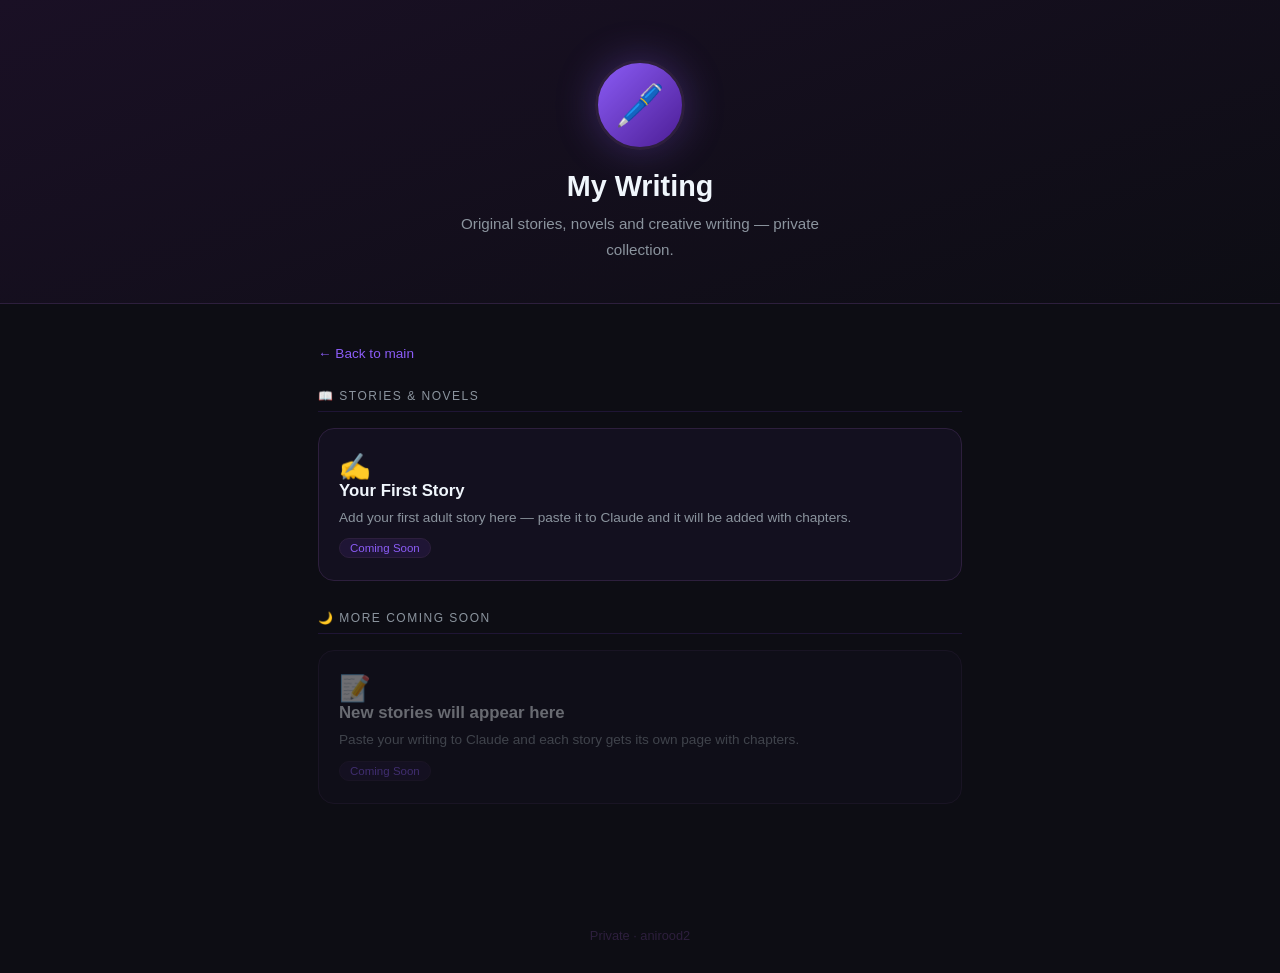
==== index.html @ 2f602b06 "Create index.html for writing portfolio Initial HTML structure for personal writing site." ====
<!DOCTYPE html>

<html lang="en">
<head>
<meta charset="UTF-8">
<meta name="viewport" content="width=device-width, initial-scale=1.0">
<title>My Writing — anirood2</title>
<style>
  * { box-sizing: border-box; margin: 0; padding: 0; }
  body { font-family: -apple-system, BlinkMacSystemFont, 'Segoe UI', sans-serif; background: #0d0d14; color: #e6edf3; min-height: 100vh; }
  header { background: linear-gradient(160deg, #1a1025, #0d0d14); padding: 60px 24px 40px; text-align: center; border-bottom: 1px solid #2d1f3d; }
  .avatar { width: 90px; height: 90px; border-radius: 50%; background: linear-gradient(135deg, #8b5cf6, #4c1d95); display: flex; align-items: center; justify-content: center; font-size: 2.5em; margin: 0 auto 20px; border: 3px solid #2d1f3d; box-shadow: 0 0 40px rgba(139,92,246,0.3); }
  header h1 { font-size: 1.8em; font-weight: 800; color: #f0f6fc; margin-bottom: 8px; }
  header p { color: #8b949e; font-size: 0.95em; max-width: 380px; margin: 0 auto; line-height: 1.7; }
  .container { max-width: 680px; margin: 0 auto; padding: 40px 18px 80px; }
  .section-title { font-size: 0.75em; text-transform: uppercase; letter-spacing: 1.5px; color: #8b949e; margin-bottom: 16px; padding-bottom: 8px; border-bottom: 1px solid #1f1535; }
  .story-card { background: #13101f; border: 1px solid #2d1f3d; border-radius: 16px; padding: 22px 20px; margin-bottom: 14px; text-decoration: none; color: inherit; display: block; transition: border-color 0.2s, transform 0.15s; -webkit-tap-highlight-color: transparent; }
  .story-card:active { transform: scale(0.98); border-color: #8b5cf6; }
  .card-top { display: flex; align-items: flex-start; justify-content: space-between; gap: 12px; }
  .card-icon { font-size: 1.6em; flex-shrink: 0; }
  .card-arrow { color: #8b5cf6; font-size: 1.3em; flex-shrink: 0; }
  .card-text h2 { font-size: 1.05em; color: #f0f6fc; margin-bottom: 5px; flex: 1; }
  .card-text p { font-size: 0.85em; color: #8b949e; line-height: 1.6; margin-top: 6px; }
  .tag { display: inline-block; background: #1f1535; border: 1px solid #2d1f3d; color: #8b5cf6; font-size: 0.72em; padding: 3px 10px; border-radius: 20px; margin-top: 10px; }
  .chapters { margin-top: 14px; border-top: 1px solid #1f1535; padding-top: 14px; }
  .chapter-link { display: flex; align-items: center; justify-content: space-between; padding: 10px 0; border-bottom: 1px solid #1a1025; text-decoration: none; color: #8b949e; font-size: 0.88em; transition: color 0.2s; }
  .chapter-link:last-child { border-bottom: none; }
  .chapter-link:hover { color: #8b5cf6; }
  .chapter-num { color: #4c1d95; font-size: 0.8em; margin-right: 8px; }
  .coming-soon { opacity: 0.4; }
  .back-link { display: inline-flex; align-items: center; gap: 6px; color: #8b5cf6; text-decoration: none; font-size: 0.85em; margin-bottom: 28px; }
  footer { text-align: center; padding: 30px; font-size: 0.8em; color: #2d1f3d; }
</style>
</head>
<body>

<header>
  <div class="avatar">🖊️</div>
  <h1>My Writing</h1>
  <p>Original stories, novels and creative writing — private collection.</p>
</header>

<div class="container">
  <a class="back-link" href="https://anirood2.github.io">← Back to main</a>

  <div class="section-title">📖 Stories &amp; Novels</div>

  <div class="story-card">
    <div class="card-top">
      <span class="card-icon">✍️</span>
    </div>
    <div class="card-text">
      <h2>Your First Story</h2>
      <p>Add your first adult story here — paste it to Claude and it will be added with chapters.</p>
      <span class="tag">Coming Soon</span>
    </div>
  </div>

  <div class="section-title" style="margin-top: 30px;">🌙 More Coming Soon</div>
  <div class="story-card coming-soon">
    <div class="card-top"><span class="card-icon">📝</span></div>
    <div class="card-text">
      <h2>New stories will appear here</h2>
      <p>Paste your writing to Claude and each story gets its own page with chapters.</p>
      <span class="tag">Coming Soon</span>
    </div>
  </div>

</div>

<footer>Private · anirood2</footer>

</body>
</html>
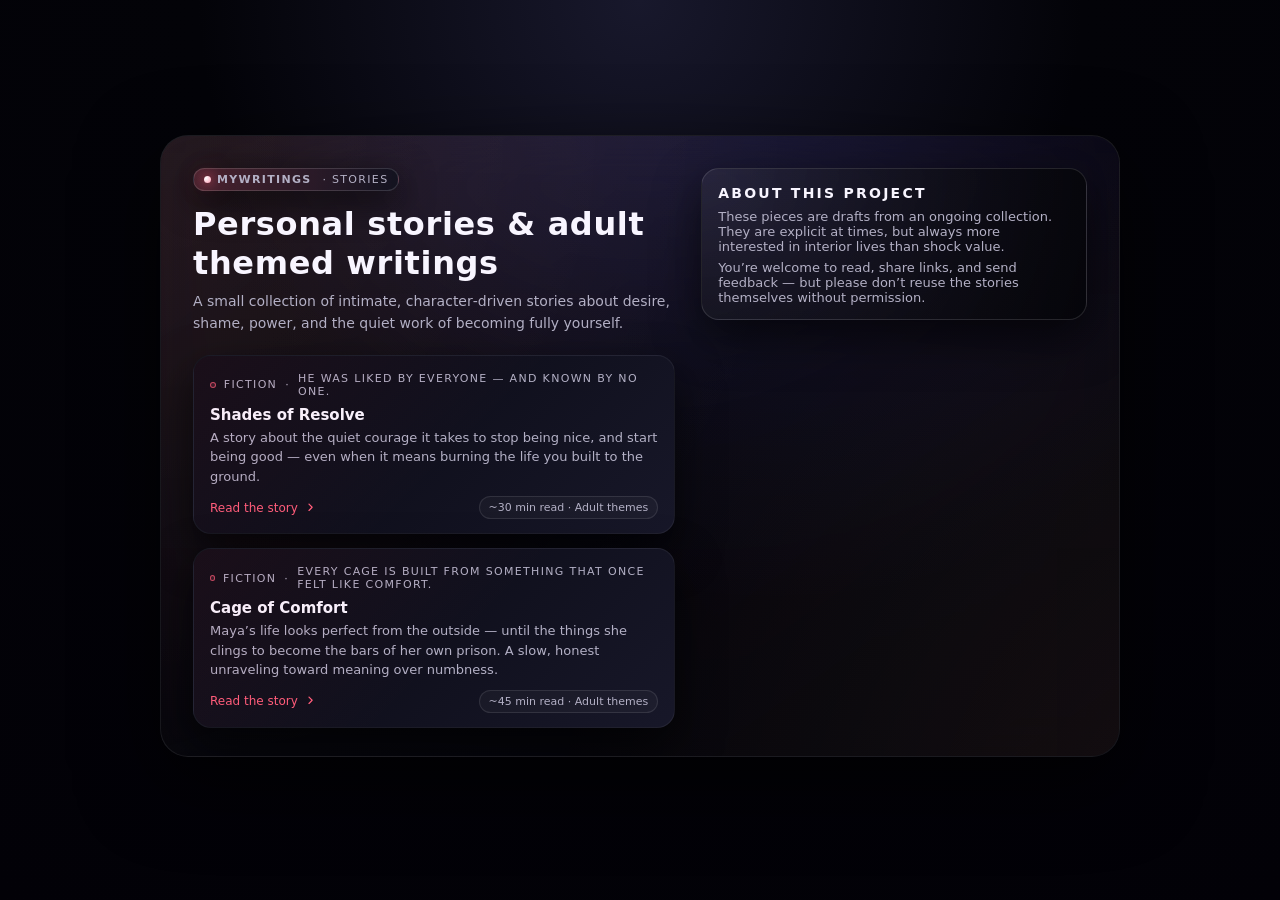
==== commit 678d0e2d: "Create index.html" ====
--- a/index.html
+++ b/index.html
@@ -1,74 +1,355 @@
 <!DOCTYPE html>
-
 <html lang="en">
 <head>
-<meta charset="UTF-8">
-<meta name="viewport" content="width=device-width, initial-scale=1.0">
-<title>My Writing — anirood2</title>
-<style>
-  * { box-sizing: border-box; margin: 0; padding: 0; }
-  body { font-family: -apple-system, BlinkMacSystemFont, 'Segoe UI', sans-serif; background: #0d0d14; color: #e6edf3; min-height: 100vh; }
-  header { background: linear-gradient(160deg, #1a1025, #0d0d14); padding: 60px 24px 40px; text-align: center; border-bottom: 1px solid #2d1f3d; }
-  .avatar { width: 90px; height: 90px; border-radius: 50%; background: linear-gradient(135deg, #8b5cf6, #4c1d95); display: flex; align-items: center; justify-content: center; font-size: 2.5em; margin: 0 auto 20px; border: 3px solid #2d1f3d; box-shadow: 0 0 40px rgba(139,92,246,0.3); }
-  header h1 { font-size: 1.8em; font-weight: 800; color: #f0f6fc; margin-bottom: 8px; }
-  header p { color: #8b949e; font-size: 0.95em; max-width: 380px; margin: 0 auto; line-height: 1.7; }
-  .container { max-width: 680px; margin: 0 auto; padding: 40px 18px 80px; }
-  .section-title { font-size: 0.75em; text-transform: uppercase; letter-spacing: 1.5px; color: #8b949e; margin-bottom: 16px; padding-bottom: 8px; border-bottom: 1px solid #1f1535; }
-  .story-card { background: #13101f; border: 1px solid #2d1f3d; border-radius: 16px; padding: 22px 20px; margin-bottom: 14px; text-decoration: none; color: inherit; display: block; transition: border-color 0.2s, transform 0.15s; -webkit-tap-highlight-color: transparent; }
-  .story-card:active { transform: scale(0.98); border-color: #8b5cf6; }
-  .card-top { display: flex; align-items: flex-start; justify-content: space-between; gap: 12px; }
-  .card-icon { font-size: 1.6em; flex-shrink: 0; }
-  .card-arrow { color: #8b5cf6; font-size: 1.3em; flex-shrink: 0; }
-  .card-text h2 { font-size: 1.05em; color: #f0f6fc; margin-bottom: 5px; flex: 1; }
-  .card-text p { font-size: 0.85em; color: #8b949e; line-height: 1.6; margin-top: 6px; }
-  .tag { display: inline-block; background: #1f1535; border: 1px solid #2d1f3d; color: #8b5cf6; font-size: 0.72em; padding: 3px 10px; border-radius: 20px; margin-top: 10px; }
-  .chapters { margin-top: 14px; border-top: 1px solid #1f1535; padding-top: 14px; }
-  .chapter-link { display: flex; align-items: center; justify-content: space-between; padding: 10px 0; border-bottom: 1px solid #1a1025; text-decoration: none; color: #8b949e; font-size: 0.88em; transition: color 0.2s; }
-  .chapter-link:last-child { border-bottom: none; }
-  .chapter-link:hover { color: #8b5cf6; }
-  .chapter-num { color: #4c1d95; font-size: 0.8em; margin-right: 8px; }
-  .coming-soon { opacity: 0.4; }
-  .back-link { display: inline-flex; align-items: center; gap: 6px; color: #8b5cf6; text-decoration: none; font-size: 0.85em; margin-bottom: 28px; }
-  footer { text-align: center; padding: 30px; font-size: 0.8em; color: #2d1f3d; }
-</style>
+  <meta charset="UTF-8">
+  <title>mywritings – Personal stories & adult themed writings</title>
+  <meta name="viewport" content="width=device-width, initial-scale=1">
+
+  <!-- Shared styles: move into styles.css later if you prefer -->
+  <style>
+    :root {
+      --bg: #050509;
+      --bg-card: #101018;
+      --accent: #ff5c7a;
+      --accent-soft: rgba(255, 92, 122, 0.15);
+      --text-main: #f8f5ff;
+      --text-muted: #b3b0c5;
+      --border-subtle: rgba(255, 255, 255, 0.06);
+      --radius-lg: 18px;
+      --radius-xl: 28px;
+      --shadow-soft: 0 24px 80px rgba(0, 0, 0, 0.72);
+      --shadow-card: 0 18px 45px rgba(0, 0, 0, 0.6);
+    }
+
+    * {
+      box-sizing: border-box;
+      margin: 0;
+      padding: 0;
+    }
+
+    body {
+      min-height: 100vh;
+      background: radial-gradient(circle at top, #18182c 0, #030308 40%, #020107 100%);
+      color: var(--text-main);
+      font-family: system-ui, -apple-system, BlinkMacSystemFont, "SF Pro Text",
+                   "Helvetica Neue", Arial, sans-serif;
+      -webkit-font-smoothing: antialiased;
+      padding: 32px 16px 40px;
+      display: flex;
+      align-items: center;
+      justify-content: center;
+    }
+
+    .page {
+      width: 100%;
+      max-width: 960px;
+      background: linear-gradient(145deg, rgba(255,255,255,0.04), rgba(3,3,10,0.9));
+      border-radius: var(--radius-xl);
+      border: 1px solid rgba(255, 255, 255, 0.08);
+      box-shadow: var(--shadow-soft);
+      padding: 28px 22px;
+      backdrop-filter: blur(28px);
+      position: relative;
+      overflow: hidden;
+    }
+
+    @media (min-width: 720px) {
+      .page {
+        padding: 32px 32px 28px;
+      }
+    }
+
+    .page::before {
+      content: "";
+      position: absolute;
+      inset: -20%;
+      background:
+        radial-gradient(circle at 0% 0%, rgba(255,92,122,0.12) 0, transparent 50%),
+        radial-gradient(circle at 60% 0%, rgba(113,85,255,0.14) 0, transparent 50%),
+        radial-gradient(circle at 100% 100%, rgba(255,175,120,0.1) 0, transparent 50%);
+      opacity: 0.9;
+      pointer-events: none;
+      z-index: -2;
+    }
+
+    .page::after {
+      content: "";
+      position: absolute;
+      inset: 0;
+      background: radial-gradient(circle at 0 0, rgba(255,255,255,0.06), transparent 60%);
+      mix-blend-mode: soft-light;
+      opacity: 0.6;
+      pointer-events: none;
+      z-index: -1;
+    }
+
+    .layout {
+      display: grid;
+      gap: 24px;
+    }
+
+    @media (min-width: 880px) {
+      .layout {
+        grid-template-columns: minmax(0, 5fr) minmax(0, 4fr);
+        gap: 26px;
+        align-items: flex-start;
+      }
+    }
+
+    header {
+      margin-bottom: 16px;
+    }
+
+    .tag {
+      display: inline-flex;
+      align-items: center;
+      gap: 6px;
+      padding: 4px 10px;
+      border-radius: 999px;
+      background: radial-gradient(circle at 0 0, rgba(255,92,122,0.18), rgba(19,19,32,0.96));
+      border: 1px solid rgba(255,255,255,0.14);
+      box-shadow: 0 10px 35px rgba(0,0,0,0.7);
+      font-size: 11px;
+      text-transform: uppercase;
+      letter-spacing: 0.12em;
+      color: var(--text-muted);
+      margin-bottom: 14px;
+    }
+
+    .tag span {
+      width: 7px;
+      height: 7px;
+      border-radius: 999px;
+      background: radial-gradient(circle at 30% 30%, #fff, #ff9cb3);
+      box-shadow:
+        0 0 12px rgba(255,92,122,0.9),
+        0 0 24px rgba(255,92,122,0.7);
+    }
+
+    h1 {
+      font-size: 28px;
+      line-height: 1.2;
+      letter-spacing: 0.02em;
+      margin-bottom: 8px;
+    }
+
+    @media (min-width: 720px) {
+      h1 {
+        font-size: 32px;
+      }
+    }
+
+    .subtitle {
+      font-size: 14px;
+      line-height: 1.6;
+      color: var(--text-muted);
+      max-width: 520px;
+    }
+
+    .story-list {
+      display: grid;
+      gap: 14px;
+      margin-top: 20px;
+    }
+
+    .story-card {
+      padding: 16px 16px 14px;
+      border-radius: var(--radius-lg);
+      background: linear-gradient(135deg, rgba(9,9,18,0.98), rgba(24,24,42,0.97));
+      border: 1px solid var(--border-subtle);
+      box-shadow: var(--shadow-card);
+      position: relative;
+      overflow: hidden;
+    }
+
+    .story-card::before {
+      content: "";
+      position: absolute;
+      inset: 0;
+      background: linear-gradient(135deg, rgba(255,92,122,0.08), transparent 55%);
+      opacity: 0.9;
+      pointer-events: none;
+    }
+
+    .story-meta {
+      display: flex;
+      align-items: center;
+      gap: 8px;
+      font-size: 11px;
+      color: var(--text-muted);
+      text-transform: uppercase;
+      letter-spacing: 0.12em;
+      margin-bottom: 8px;
+    }
+
+    .story-meta-dot {
+      width: 6px;
+      height: 6px;
+      border-radius: 999px;
+      background: var(--accent-soft);
+      border: 1px solid rgba(255,92,122,0.7);
+    }
+
+    .story-title {
+      font-size: 15px;
+      font-weight: 600;
+      margin-bottom: 4px;
+    }
+
+    .story-desc {
+      font-size: 13px;
+      line-height: 1.5;
+      color: var(--text-muted);
+      margin-bottom: 10px;
+    }
+
+    .story-footer {
+      display: flex;
+      align-items: center;
+      justify-content: space-between;
+      gap: 10px;
+      font-size: 12px;
+    }
+
+    .story-link {
+      display: inline-flex;
+      align-items: center;
+      gap: 6px;
+      color: var(--accent);
+      text-decoration: none;
+      font-weight: 500;
+    }
+
+    .story-link svg {
+      width: 14px;
+      height: 14px;
+    }
+
+    .story-meta-pill {
+      padding: 4px 9px;
+      border-radius: 999px;
+      font-size: 11px;
+      color: var(--text-muted);
+      background: rgba(255,255,255,0.03);
+      border: 1px solid rgba(255,255,255,0.1);
+    }
+
+    .side-panel {
+      padding: 16px 16px 14px;
+      border-radius: var(--radius-lg);
+      background: radial-gradient(circle at 0 0, rgba(255,255,255,0.06), rgba(5,5,10,0.96));
+      border: 1px solid rgba(255,255,255,0.12);
+      box-shadow: var(--shadow-card);
+      font-size: 13px;
+      color: var(--text-muted);
+    }
+
+    .side-panel h2 {
+      font-size: 14px;
+      margin-bottom: 8px;
+      text-transform: uppercase;
+      letter-spacing: 0.16em;
+      color: var(--text-main);
+    }
+
+    .side-panel p + p {
+      margin-top: 6px;
+    }
+  </style>
 </head>
 <body>
-
-<header>
-  <div class="avatar">🖊️</div>
-  <h1>My Writing</h1>
-  <p>Original stories, novels and creative writing — private collection.</p>
-</header>
-
-<div class="container">
-  <a class="back-link" href="https://anirood2.github.io">← Back to main</a>
-
-  <div class="section-title">📖 Stories &amp; Novels</div>
-
-  <div class="story-card">
-    <div class="card-top">
-      <span class="card-icon">✍️</span>
+  <main class="page">
+    <div class="layout">
+      <section>
+        <header>
+          <div class="tag">
+            <span></span>
+            <strong>mywritings</strong>&nbsp;·&nbsp;Stories
+          </div>
+          <h1>Personal stories & adult themed writings</h1>
+          <p class="subtitle">
+            A small collection of intimate, character‑driven stories about desire,
+            shame, power, and the quiet work of becoming fully yourself.
+          </p>
+        </header>
+
+        <div class="story-list">
+
+          <!-- Story 1 -->
+          <article class="story-card">
+            <div class="story-meta">
+              <div class="story-meta-dot"></div>
+              <span>Fiction</span>
+              <span>·</span>
+              <span>He was liked by everyone — and known by no one.</span>
+            </div>
+            <h3 class="story-title">Shades of Resolve</h3>
+            <p class="story-desc">
+              A story about the quiet courage it takes to stop being nice, and start
+              being good — even when it means burning the life you built to the ground.
+            </p>
+            <div class="story-footer">
+              <a class="story-link" href="shades-of-resolve.html">
+                Read the story
+                <svg viewBox="0 0 16 16" aria-hidden="true">
+                  <path fill="currentColor"
+                    d="M5.2 3.1c-.3.3-.3.7 0 1l3.1 3.1-3.1 3.1c-.3.3-.3.7 0 1 .3.3.7.3 1 0l3.6-3.6c.3-.3.3-.7 0-1L6.2 3.1c-.3-.3-.7-.3-1 0z" />
+                </svg>
+              </a>
+              <span class="story-meta-pill">~30 min read · Adult themes</span>
+            </div>
+          </article>
+
+          <!-- Story 2 -->
+          <article class="story-card">
+            <div class="story-meta">
+              <div class="story-meta-dot"></div>
+              <span>Fiction</span>
+              <span>·</span>
+              <span>Every cage is built from something that once felt like comfort.</span>
+            </div>
+            <h3 class="story-title">Cage of Comfort</h3>
+            <p class="story-desc">
+              Maya’s life looks perfect from the outside — until the things she clings
+              to become the bars of her own prison. A slow, honest unraveling toward
+              meaning over numbness.
+            </p>
+            <div class="story-footer">
+              <a class="story-link" href="cage-of-comfort.html">
+                Read the story
+                <svg viewBox="0 0 16 16" aria-hidden="true">
+                  <path fill="currentColor"
+                    d="M5.2 3.1c-.3.3-.3.7 0 1l3.1 3.1-3.1 3.1c-.3.3-.3.7 0 1 .3.3.7.3 1 0l3.6-3.6c.3-.3.3-.7 0-1L6.2 3.1c-.3-.3-.7-.3-1 0z" />
+                </svg>
+              </a>
+              <span class="story-meta-pill">~45 min read · Adult themes</span>
+            </div>
+          </article>
+
+          <!-- Add new stories here -->
+          <!--
+          <article class="story-card">
+            ...
+            <a class="story-link" href="new-story.html">Read the story …</a>
+            ...
+          </article>
+          -->
+
+        </div>
+      </section>
+
+      <aside class="side-panel">
+        <h2>About this project</h2>
+        <p>
+          These pieces are drafts from an ongoing collection. They are explicit at
+          times, but always more interested in interior lives than shock value.
+        </p>
+        <p>
+          You’re welcome to read, share links, and send feedback — but please don’t
+          reuse the stories themselves without permission.
+        </p>
+      </aside>
     </div>
-    <div class="card-text">
-      <h2>Your First Story</h2>
-      <p>Add your first adult story here — paste it to Claude and it will be added with chapters.</p>
-      <span class="tag">Coming Soon</span>
-    </div>
-  </div>
-
-  <div class="section-title" style="margin-top: 30px;">🌙 More Coming Soon</div>
-  <div class="story-card coming-soon">
-    <div class="card-top"><span class="card-icon">📝</span></div>
-    <div class="card-text">
-      <h2>New stories will appear here</h2>
-      <p>Paste your writing to Claude and each story gets its own page with chapters.</p>
-      <span class="tag">Coming Soon</span>
-    </div>
-  </div>
-
-</div>
-
-<footer>Private · anirood2</footer>
-
+  </main>
 </body>
 </html>
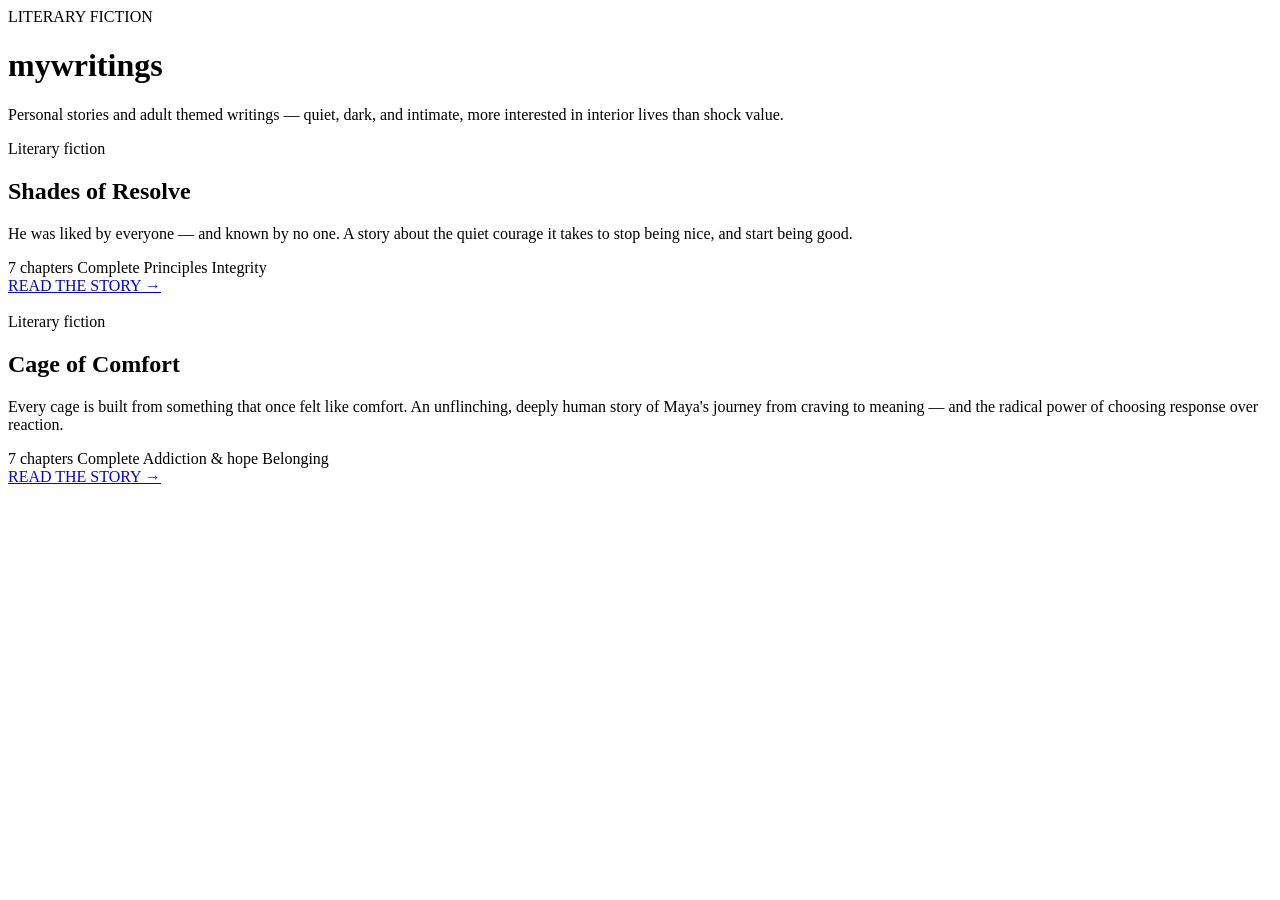
==== commit 078776c4: "Update index.html" ====
--- a/index.html
+++ b/index.html
@@ -2,354 +2,114 @@
 <html lang="en">
 <head>
   <meta charset="UTF-8">
-  <title>mywritings – Personal stories & adult themed writings</title>
+  <title>mywritings – Shades of Resolve & Cage of Comfort</title>
   <meta name="viewport" content="width=device-width, initial-scale=1">
 
-  <!-- Shared styles: move into styles.css later if you prefer -->
-  <style>
-    :root {
-      --bg: #050509;
-      --bg-card: #101018;
-      --accent: #ff5c7a;
-      --accent-soft: rgba(255, 92, 122, 0.15);
-      --text-main: #f8f5ff;
-      --text-muted: #b3b0c5;
-      --border-subtle: rgba(255, 255, 255, 0.06);
-      --radius-lg: 18px;
-      --radius-xl: 28px;
-      --shadow-soft: 0 24px 80px rgba(0, 0, 0, 0.72);
-      --shadow-card: 0 18px 45px rgba(0, 0, 0, 0.6);
-    }
+  <!-- All the dark theme styling lives in styles.css -->
+  <link rel="stylesheet" href="styles.css">
+</head>
+<body class="page-body">
+  <main class="page">
+    <header class="page-header">
+      <div class="brand-tag">
+        <span class="brand-dot"></span>
+        <span class="brand-label">LITERARY FICTION</span>
+      </div>
+      <h1 class="page-title">mywritings</h1>
+      <p class="page-subtitle">
+        Personal stories and adult themed writings — quiet, dark, and intimate,
+        more interested in interior lives than shock value.
+      </p>
+    </header>
 
-    * {
-      box-sizing: border-box;
-      margin: 0;
-      padding: 0;
-    }
+    <section class="stories">
 
-    body {
-      min-height: 100vh;
-      background: radial-gradient(circle at top, #18182c 0, #030308 40%, #020107 100%);
-      color: var(--text-main);
-      font-family: system-ui, -apple-system, BlinkMacSystemFont, "SF Pro Text",
-                   "Helvetica Neue", Arial, sans-serif;
-      -webkit-font-smoothing: antialiased;
-      padding: 32px 16px 40px;
-      display: flex;
-      align-items: center;
-      justify-content: center;
-    }
+      <!-- Shades of Resolve card -->
+      <article class="story-card story-resolve">
+        <div class="story-overlay"></div>
 
-    .page {
-      width: 100%;
-      max-width: 960px;
-      background: linear-gradient(145deg, rgba(255,255,255,0.04), rgba(3,3,10,0.9));
-      border-radius: var(--radius-xl);
-      border: 1px solid rgba(255, 255, 255, 0.08);
-      box-shadow: var(--shadow-soft);
-      padding: 28px 22px;
-      backdrop-filter: blur(28px);
-      position: relative;
-      overflow: hidden;
-    }
+        <div class="story-header">
+          <span class="story-genre">Literary fiction</span>
+          <h2 class="story-title">Shades of Resolve</h2>
+          <p class="story-tagline">
+            He was liked by everyone — and known by no one. A story about the quiet
+            courage it takes to stop being nice, and start being good.
+          </p>
+        </div>
 
-    @media (min-width: 720px) {
-      .page {
-        padding: 32px 32px 28px;
-      }
-    }
+        <div class="story-meta-row">
+          <span class="story-pill">7 chapters</span>
+          <span class="story-pill">Complete</span>
+          <span class="story-pill">Principles</span>
+          <span class="story-pill">Integrity</span>
+        </div>
 
-    .page::before {
-      content: "";
-      position: absolute;
-      inset: -20%;
-      background:
-        radial-gradient(circle at 0% 0%, rgba(255,92,122,0.12) 0, transparent 50%),
-        radial-gradient(circle at 60% 0%, rgba(113,85,255,0.14) 0, transparent 50%),
-        radial-gradient(circle at 100% 100%, rgba(255,175,120,0.1) 0, transparent 50%);
-      opacity: 0.9;
-      pointer-events: none;
-      z-index: -2;
-    }
+        <footer class="story-footer">
+          <a class="story-link" href="shades-of-resolve.html">
+            READ THE STORY →
+          </a>
+        </footer>
 
-    .page::after {
-      content: "";
-      position: absolute;
-      inset: 0;
-      background: radial-gradient(circle at 0 0, rgba(255,255,255,0.06), transparent 60%);
-      mix-blend-mode: soft-light;
-      opacity: 0.6;
-      pointer-events: none;
-      z-index: -1;
-    }
+        <!-- Chapter image strip (use your real image filenames) -->
+        <div class="story-strip">
+          <img src="images/resolve-1.jpg" alt="" class="story-strip-img">
+          <img src="images/resolve-2.jpg" alt="" class="story-strip-img">
+          <img src="images/resolve-3.jpg" alt="" class="story-strip-img">
+          <img src="images/resolve-4.jpg" alt="" class="story-strip-img">
+          <img src="images/resolve-5.jpg" alt="" class="story-strip-img">
+        </div>
+      </article>
 
-    .layout {
-      display: grid;
-      gap: 24px;
-    }
+      <!-- Cage of Comfort card -->
+      <article class="story-card story-cage">
+        <div class="story-overlay"></div>
 
-    @media (min-width: 880px) {
-      .layout {
-        grid-template-columns: minmax(0, 5fr) minmax(0, 4fr);
-        gap: 26px;
-        align-items: flex-start;
-      }
-    }
+        <div class="story-header">
+          <span class="story-genre">Literary fiction</span>
+          <h2 class="story-title">Cage of Comfort</h2>
+          <p class="story-tagline">
+            Every cage is built from something that once felt like comfort.
+            An unflinching, deeply human story of Maya's journey from craving
+            to meaning — and the radical power of choosing response over reaction.
+          </p>
+        </div>
 
-    header {
-      margin-bottom: 16px;
-    }
+        <div class="story-meta-row">
+          <span class="story-pill">7 chapters</span>
+          <span class="story-pill">Complete</span>
+          <span class="story-pill">Addiction &amp; hope</span>
+          <span class="story-pill">Belonging</span>
+        </div>
 
-    .tag {
-      display: inline-flex;
-      align-items: center;
-      gap: 6px;
-      padding: 4px 10px;
-      border-radius: 999px;
-      background: radial-gradient(circle at 0 0, rgba(255,92,122,0.18), rgba(19,19,32,0.96));
-      border: 1px solid rgba(255,255,255,0.14);
-      box-shadow: 0 10px 35px rgba(0,0,0,0.7);
-      font-size: 11px;
-      text-transform: uppercase;
-      letter-spacing: 0.12em;
-      color: var(--text-muted);
-      margin-bottom: 14px;
-    }
+        <footer class="story-footer">
+          <a class="story-link" href="cage-of-comfort.html">
+            READ THE STORY →
+          </a>
+        </footer>
 
-    .tag span {
-      width: 7px;
-      height: 7px;
-      border-radius: 999px;
-      background: radial-gradient(circle at 30% 30%, #fff, #ff9cb3);
-      box-shadow:
-        0 0 12px rgba(255,92,122,0.9),
-        0 0 24px rgba(255,92,122,0.7);
-    }
+        <!-- Chapter image strip (use your real image filenames) -->
+        <div class="story-strip">
+          <img src="images/cage-1.jpg" alt="" class="story-strip-img">
+          <img src="images/cage-2.jpg" alt="" class="story-strip-img">
+          <img src="images/cage-3.jpg" alt="" class="story-strip-img">
+          <img src="images/cage-4.jpg" alt="" class="story-strip-img">
+          <img src="images/cage-5.jpg" alt="" class="story-strip-img">
+        </div>
+      </article>
 
-    h1 {
-      font-size: 28px;
-      line-height: 1.2;
-      letter-spacing: 0.02em;
-      margin-bottom: 8px;
-    }
+      <!-- Placeholder for future stories -->
+      <!--
+      <article class="story-card">
+        ...
+        <a class="story-link" href="new-story.html">READ THE STORY →</a>
+        ...
+      </article>
+      -->
 
-    @media (min-width: 720px) {
-      h1 {
-        font-size: 32px;
-      }
-    }
+    </section>
+  </main>
 
-    .subtitle {
-      font-size: 14px;
-      line-height: 1.6;
-      color: var(--text-muted);
-      max-width: 520px;
-    }
-
-    .story-list {
-      display: grid;
-      gap: 14px;
-      margin-top: 20px;
-    }
-
-    .story-card {
-      padding: 16px 16px 14px;
-      border-radius: var(--radius-lg);
-      background: linear-gradient(135deg, rgba(9,9,18,0.98), rgba(24,24,42,0.97));
-      border: 1px solid var(--border-subtle);
-      box-shadow: var(--shadow-card);
-      position: relative;
-      overflow: hidden;
-    }
-
-    .story-card::before {
-      content: "";
-      position: absolute;
-      inset: 0;
-      background: linear-gradient(135deg, rgba(255,92,122,0.08), transparent 55%);
-      opacity: 0.9;
-      pointer-events: none;
-    }
-
-    .story-meta {
-      display: flex;
-      align-items: center;
-      gap: 8px;
-      font-size: 11px;
-      color: var(--text-muted);
-      text-transform: uppercase;
-      letter-spacing: 0.12em;
-      margin-bottom: 8px;
-    }
-
-    .story-meta-dot {
-      width: 6px;
-      height: 6px;
-      border-radius: 999px;
-      background: var(--accent-soft);
-      border: 1px solid rgba(255,92,122,0.7);
-    }
-
-    .story-title {
-      font-size: 15px;
-      font-weight: 600;
-      margin-bottom: 4px;
-    }
-
-    .story-desc {
-      font-size: 13px;
-      line-height: 1.5;
-      color: var(--text-muted);
-      margin-bottom: 10px;
-    }
-
-    .story-footer {
-      display: flex;
-      align-items: center;
-      justify-content: space-between;
-      gap: 10px;
-      font-size: 12px;
-    }
-
-    .story-link {
-      display: inline-flex;
-      align-items: center;
-      gap: 6px;
-      color: var(--accent);
-      text-decoration: none;
-      font-weight: 500;
-    }
-
-    .story-link svg {
-      width: 14px;
-      height: 14px;
-    }
-
-    .story-meta-pill {
-      padding: 4px 9px;
-      border-radius: 999px;
-      font-size: 11px;
-      color: var(--text-muted);
-      background: rgba(255,255,255,0.03);
-      border: 1px solid rgba(255,255,255,0.1);
-    }
-
-    .side-panel {
-      padding: 16px 16px 14px;
-      border-radius: var(--radius-lg);
-      background: radial-gradient(circle at 0 0, rgba(255,255,255,0.06), rgba(5,5,10,0.96));
-      border: 1px solid rgba(255,255,255,0.12);
-      box-shadow: var(--shadow-card);
-      font-size: 13px;
-      color: var(--text-muted);
-    }
-
-    .side-panel h2 {
-      font-size: 14px;
-      margin-bottom: 8px;
-      text-transform: uppercase;
-      letter-spacing: 0.16em;
-      color: var(--text-main);
-    }
-
-    .side-panel p + p {
-      margin-top: 6px;
-    }
-  </style>
-</head>
-<body>
-  <main class="page">
-    <div class="layout">
-      <section>
-        <header>
-          <div class="tag">
-            <span></span>
-            <strong>mywritings</strong>&nbsp;·&nbsp;Stories
-          </div>
-          <h1>Personal stories & adult themed writings</h1>
-          <p class="subtitle">
-            A small collection of intimate, character‑driven stories about desire,
-            shame, power, and the quiet work of becoming fully yourself.
-          </p>
-        </header>
-
-        <div class="story-list">
-
-          <!-- Story 1 -->
-          <article class="story-card">
-            <div class="story-meta">
-              <div class="story-meta-dot"></div>
-              <span>Fiction</span>
-              <span>·</span>
-              <span>He was liked by everyone — and known by no one.</span>
-            </div>
-            <h3 class="story-title">Shades of Resolve</h3>
-            <p class="story-desc">
-              A story about the quiet courage it takes to stop being nice, and start
-              being good — even when it means burning the life you built to the ground.
-            </p>
-            <div class="story-footer">
-              <a class="story-link" href="shades-of-resolve.html">
-                Read the story
-                <svg viewBox="0 0 16 16" aria-hidden="true">
-                  <path fill="currentColor"
-                    d="M5.2 3.1c-.3.3-.3.7 0 1l3.1 3.1-3.1 3.1c-.3.3-.3.7 0 1 .3.3.7.3 1 0l3.6-3.6c.3-.3.3-.7 0-1L6.2 3.1c-.3-.3-.7-.3-1 0z" />
-                </svg>
-              </a>
-              <span class="story-meta-pill">~30 min read · Adult themes</span>
-            </div>
-          </article>
-
-          <!-- Story 2 -->
-          <article class="story-card">
-            <div class="story-meta">
-              <div class="story-meta-dot"></div>
-              <span>Fiction</span>
-              <span>·</span>
-              <span>Every cage is built from something that once felt like comfort.</span>
-            </div>
-            <h3 class="story-title">Cage of Comfort</h3>
-            <p class="story-desc">
-              Maya’s life looks perfect from the outside — until the things she clings
-              to become the bars of her own prison. A slow, honest unraveling toward
-              meaning over numbness.
-            </p>
-            <div class="story-footer">
-              <a class="story-link" href="cage-of-comfort.html">
-                Read the story
-                <svg viewBox="0 0 16 16" aria-hidden="true">
-                  <path fill="currentColor"
-                    d="M5.2 3.1c-.3.3-.3.7 0 1l3.1 3.1-3.1 3.1c-.3.3-.3.7 0 1 .3.3.7.3 1 0l3.6-3.6c.3-.3.3-.7 0-1L6.2 3.1c-.3-.3-.7-.3-1 0z" />
-                </svg>
-              </a>
-              <span class="story-meta-pill">~45 min read · Adult themes</span>
-            </div>
-          </article>
-
-          <!-- Add new stories here -->
-          <!--
-          <article class="story-card">
-            ...
-            <a class="story-link" href="new-story.html">Read the story …</a>
-            ...
-          </article>
-          -->
-
-        </div>
-      </section>
-
-      <aside class="side-panel">
-        <h2>About this project</h2>
-        <p>
-          These pieces are drafts from an ongoing collection. They are explicit at
-          times, but always more interested in interior lives than shock value.
-        </p>
-        <p>
-          You’re welcome to read, share links, and send feedback — but please don’t
-          reuse the stories themselves without permission.
-        </p>
-      </aside>
-    </div>
-  </main>
+  <!-- Optional JavaScript file -->
+  <script src="main.js" defer></script>
 </body>
 </html>
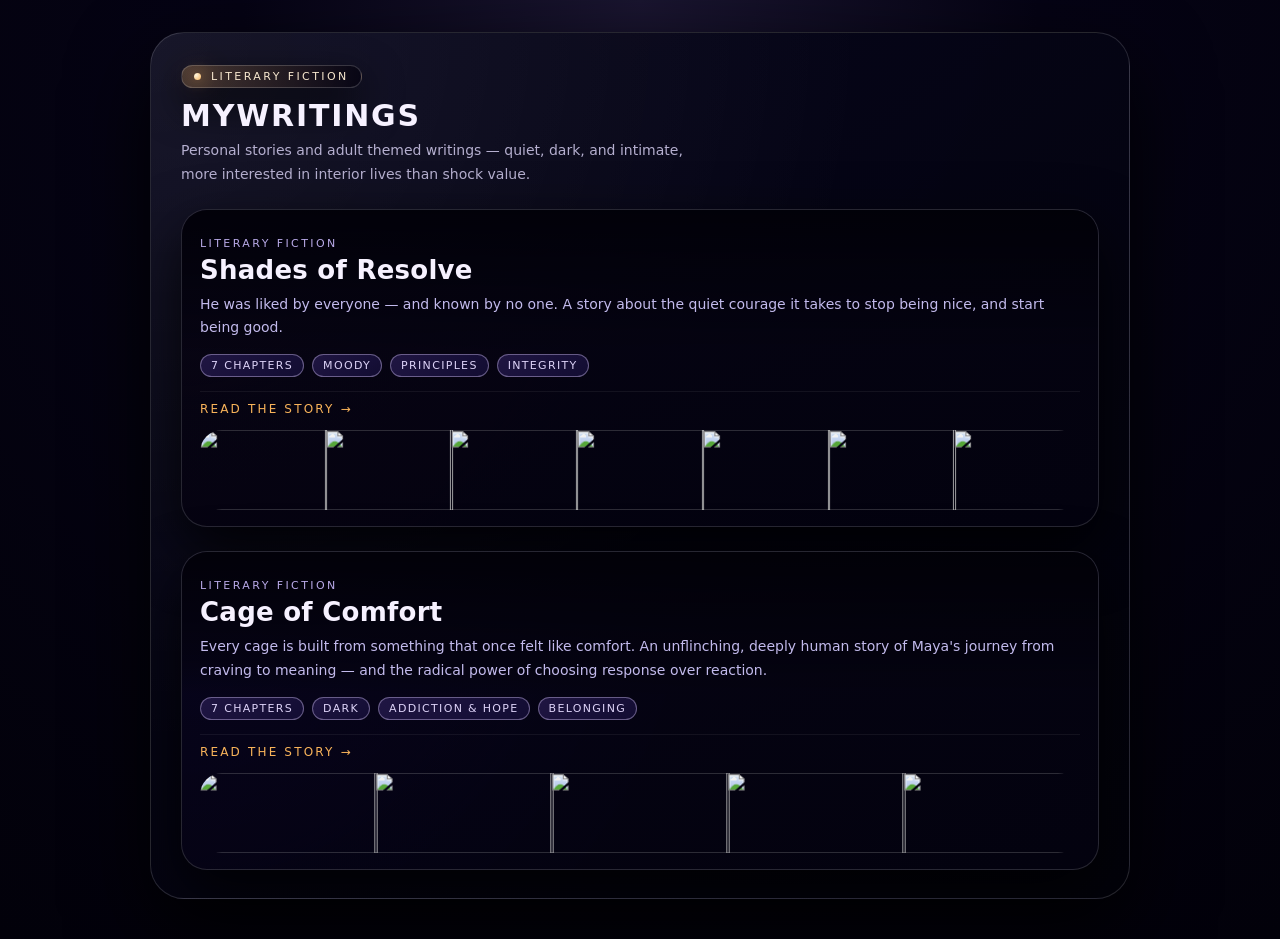
==== commit 9848dfbf: "Update index.html" ====
--- a/index.html
+++ b/index.html
@@ -39,7 +39,7 @@
 
         <div class="story-meta-row">
           <span class="story-pill">7 chapters</span>
-          <span class="story-pill">Complete</span>
+          <span class="story-pill">Moody</span>
           <span class="story-pill">Principles</span>
           <span class="story-pill">Integrity</span>
         </div>
@@ -52,11 +52,13 @@
 
         <!-- Chapter image strip (use your real image filenames) -->
         <div class="story-strip">
-          <img src="images/resolve-1.jpg" alt="" class="story-strip-img">
-          <img src="images/resolve-2.jpg" alt="" class="story-strip-img">
-          <img src="images/resolve-3.jpg" alt="" class="story-strip-img">
-          <img src="images/resolve-4.jpg" alt="" class="story-strip-img">
-          <img src="images/resolve-5.jpg" alt="" class="story-strip-img">
+          <img src="images/shades-ch1.jpg" alt="" class="story-strip-img">
+          <img src="images/shades-ch2.jpg" alt="" class="story-strip-img">
+          <img src="images/shades-ch3.jpg" alt="" class="story-strip-img">
+          <img src="images/shades-ch4.jpg" alt="" class="story-strip-img">
+          <img src="images/shades-ch5.jpg" alt="" class="story-strip-img">
+          <img src="images/shades-ch6.jpg" alt="" class="story-strip-img">
+          <img src="images/shades-ch7.jpg" alt="" class="story-strip-img">
         </div>
       </article>
 
@@ -76,7 +78,7 @@
 
         <div class="story-meta-row">
           <span class="story-pill">7 chapters</span>
-          <span class="story-pill">Complete</span>
+          <span class="story-pill">Dark</span>
           <span class="story-pill">Addiction &amp; hope</span>
           <span class="story-pill">Belonging</span>
         </div>
--- a/styles.css
+++ b/styles.css
@@ -0,0 +1,281 @@
+:root {
+  --bg: #040312;
+  --bg-card: #090819;
+  --bg-card-top: rgba(6, 4, 20, 0.98);
+  --accent-gold: #f8b35a;
+  --accent-gold-soft: rgba(248, 179, 90, 0.24);
+  --accent-purple: #c9b0ff;
+  --accent-purple-soft: rgba(201, 176, 255, 0.26);
+  --text-main: #f6f1ff;
+  --text-soft: #b5afcf;
+  --border-soft: rgba(255, 255, 255, 0.12);
+  --radius-card: 26px;
+  --radius-strip: 22px;
+  --shadow-deep: 0 32px 80px rgba(0, 0, 0, 0.9);
+  --shadow-card: 0 24px 60px rgba(0, 0, 0, 0.8);
+}
+
+*,
+*::before,
+*::after {
+  box-sizing: border-box;
+}
+
+html,
+body {
+  margin: 0;
+  padding: 0;
+}
+
+body.page-body {
+  min-height: 100vh;
+  background:
+    radial-gradient(circle at top, #1a1530 0, #050314 35%, #02010a 100%);
+  color: var(--text-main);
+  font-family: system-ui, -apple-system, BlinkMacSystemFont, "SF Pro Text",
+               "SF Pro Display", "Helvetica Neue", Arial, sans-serif;
+  -webkit-font-smoothing: antialiased;
+  display: flex;
+  align-items: center;
+  justify-content: center;
+  padding: 32px 16px 40px;
+}
+
+/* Page shell */
+
+.page {
+  width: 100%;
+  max-width: 980px;
+  border-radius: 34px;
+  background:
+    radial-gradient(circle at 0 0, rgba(255, 255, 255, 0.07), transparent 55%),
+    linear-gradient(145deg, rgba(7, 6, 28, 0.96), rgba(2, 2, 10, 0.98));
+  border: 1px solid rgba(255, 255, 255, 0.14);
+  box-shadow: var(--shadow-deep);
+  padding: 28px 22px 26px;
+  position: relative;
+  overflow: hidden;
+}
+
+.page::before {
+  content: "";
+  position: absolute;
+  inset: -30%;
+  background:
+    radial-gradient(circle at 10% 0%, rgba(254, 203, 128, 0.12), transparent 55%),
+    radial-gradient(circle at 80% 0%, rgba(148, 123, 255, 0.18), transparent 60%),
+    radial-gradient(circle at 100% 100%, rgba(255, 111, 139, 0.16), transparent 55%);
+  opacity: 0.9;
+  mix-blend-mode: soft-light;
+  pointer-events: none;
+  z-index: -1;
+}
+
+.page-header {
+  margin-bottom: 22px;
+}
+
+.brand-tag {
+  display: inline-flex;
+  align-items: center;
+  gap: 10px;
+  padding: 4px 12px;
+  border-radius: 999px;
+  border: 1px solid rgba(255, 255, 255, 0.18);
+  background:
+    radial-gradient(circle at 0 0, rgba(248, 179, 90, 0.22), rgba(7, 5, 20, 0.96));
+  box-shadow: 0 16px 40px rgba(0, 0, 0, 0.85);
+  margin-bottom: 10px;
+}
+
+.brand-dot {
+  width: 7px;
+  height: 7px;
+  border-radius: 999px;
+  background: radial-gradient(circle at 30% 30%, #fff7e1, #f8b35a);
+  box-shadow:
+    0 0 16px rgba(248, 179, 90, 0.95),
+    0 0 30px rgba(248, 179, 90, 0.8);
+}
+
+.brand-label {
+  font-size: 11px;
+  letter-spacing: 0.22em;
+  text-transform: uppercase;
+  color: rgba(255, 239, 213, 0.96);
+}
+
+.page-title {
+  font-size: 28px;
+  letter-spacing: 0.06em;
+  text-transform: uppercase;
+  margin: 0 0 6px;
+}
+
+.page-subtitle {
+  margin: 0;
+  max-width: 520px;
+  font-size: 14px;
+  line-height: 1.7;
+  color: var(--text-soft);
+}
+
+@media (min-width: 768px) {
+  .page {
+    padding: 32px 30px 28px;
+  }
+  .page-title {
+    font-size: 30px;
+  }
+}
+
+/* Story cards */
+
+.stories {
+  display: flex;
+  flex-direction: column;
+  gap: 20px;
+}
+
+.story-card {
+  position: relative;
+  border-radius: var(--radius-card);
+  background:
+    linear-gradient(160deg, var(--bg-card-top), rgba(3, 2, 15, 0.98));
+  border: 1px solid rgba(255, 255, 255, 0.14);
+  box-shadow: var(--shadow-card);
+  padding: 22px 18px 16px;
+  overflow: hidden;
+}
+
+.story-card + .story-card {
+  margin-top: 4px;
+}
+
+.story-overlay {
+  position: absolute;
+  inset: 0;
+  background:
+    radial-gradient(circle at 0 0, rgba(252, 204, 143, 0.16), transparent 55%),
+    linear-gradient(180deg, rgba(2, 2, 8, 0.0), rgba(2, 2, 8, 0.9));
+  mix-blend-mode: soft-light;
+  pointer-events: none;
+  opacity: 0.9;
+}
+
+.story-header,
+.story-meta-row,
+.story-footer,
+.story-strip {
+  position: relative;
+  z-index: 1;
+}
+
+.story-header {
+  margin-bottom: 14px;
+}
+
+.story-genre {
+  font-size: 11px;
+  letter-spacing: 0.22em;
+  text-transform: uppercase;
+  color: rgba(204, 187, 255, 0.9);
+}
+
+.story-title {
+  margin: 4px 0 8px;
+  font-size: 26px;
+  letter-spacing: 0.01em;
+}
+
+.story-tagline {
+  margin: 0;
+  font-size: 14px;
+  line-height: 1.7;
+  color: rgba(211, 202, 255, 0.92);
+}
+
+.story-meta-row {
+  display: flex;
+  flex-wrap: wrap;
+  gap: 8px;
+  margin-bottom: 14px;
+}
+
+.story-pill {
+  padding: 4px 10px;
+  border-radius: 999px;
+  border: 1px solid rgba(222, 205, 255, 0.4);
+  background: linear-gradient(145deg,
+    rgba(35, 24, 72, 0.9),
+    rgba(19, 13, 52, 0.96));
+  font-size: 11px;
+  letter-spacing: 0.12em;
+  text-transform: uppercase;
+  color: rgba(229, 219, 255, 0.96);
+}
+
+.story-footer {
+  display: flex;
+  justify-content: space-between;
+  align-items: center;
+  gap: 12px;
+  padding-top: 10px;
+  border-top: 1px solid rgba(255, 255, 255, 0.06);
+}
+
+.story-link {
+  font-size: 12px;
+  letter-spacing: 0.18em;
+  text-transform: uppercase;
+  text-decoration: none;
+  color: var(--accent-gold);
+}
+
+.story-link:hover {
+  text-decoration: underline;
+}
+
+/* Chapter strip */
+
+.story-strip {
+  margin-top: 14px;
+  border-radius: var(--radius-strip);
+  overflow: hidden;
+  display: grid;
+  grid-auto-flow: column;
+  grid-auto-columns: minmax(70px, 1fr);
+}
+
+.story-strip-img {
+  width: 100%;
+  height: 80px;
+  object-fit: cover;
+  filter: saturate(0.9) contrast(1.1) brightness(0.95);
+  transform: scale(1.02);
+}
+
+/* Variant tints per story */
+
+.story-resolve .story-overlay {
+  background:
+    linear-gradient(180deg, rgba(12, 7, 40, 0.9), transparent 45%),
+    radial-gradient(circle at 0 0, rgba(234, 184, 112, 0.22), transparent 55%);
+}
+
+.story-cage .story-overlay {
+  background:
+    linear-gradient(180deg, rgba(16, 4, 32, 0.9), transparent 45%),
+    radial-gradient(circle at 0 0, rgba(189, 140, 255, 0.26), transparent 55%);
+}
+
+/* Small screens */
+
+@media (max-width: 599px) {
+  .story-title {
+    font-size: 22px;
+  }
+  .story-strip-img {
+    height: 70px;
+  }
+}
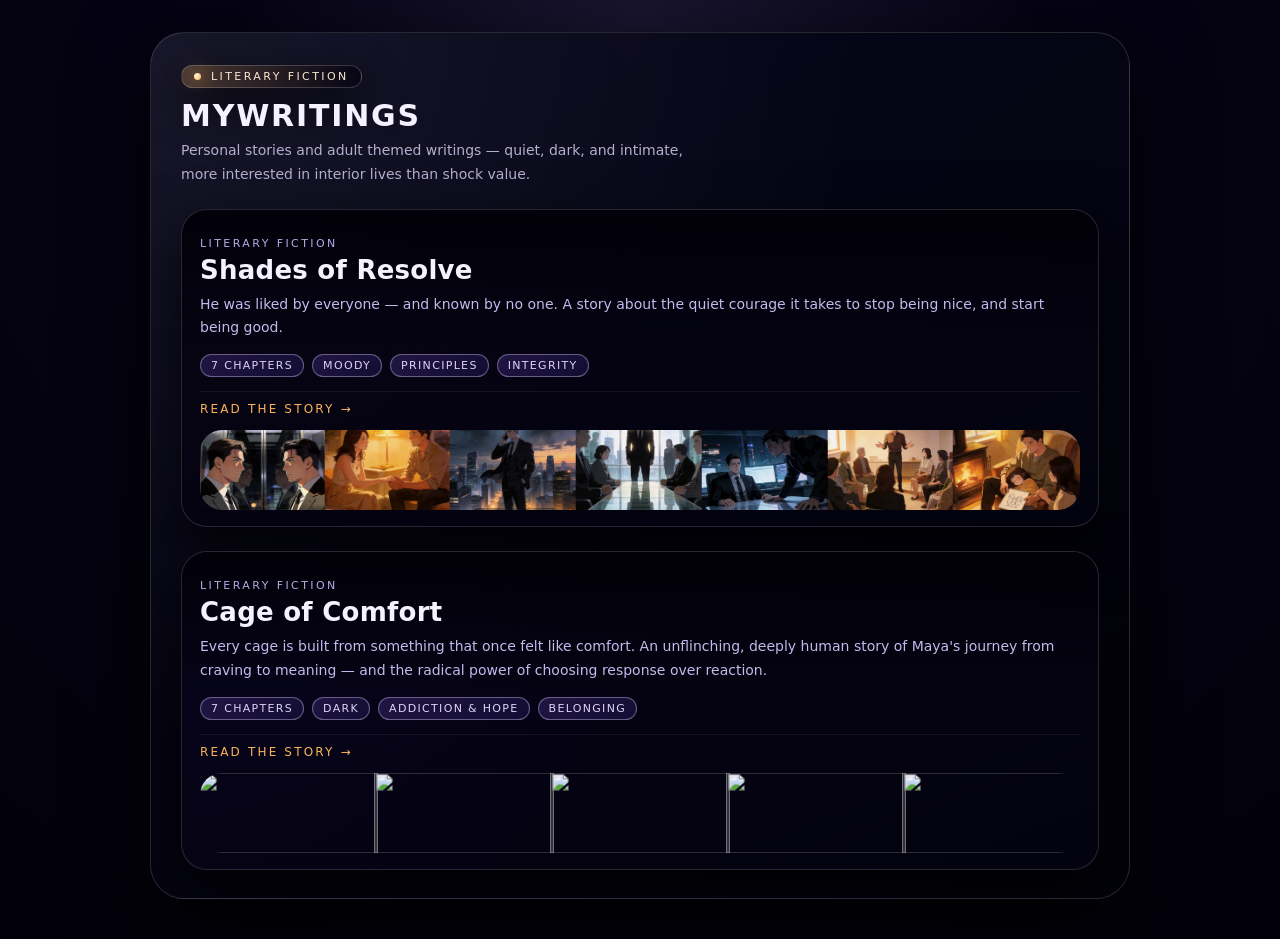
==== commit 87a99e20: "Update index.html" ====
--- a/index.html
+++ b/index.html
@@ -52,13 +52,13 @@
 
         <!-- Chapter image strip (use your real image filenames) -->
         <div class="story-strip">
-          <img src="images/shades-ch1.jpg" alt="" class="story-strip-img">
-          <img src="images/shades-ch2.jpg" alt="" class="story-strip-img">
-          <img src="images/shades-ch3.jpg" alt="" class="story-strip-img">
-          <img src="images/shades-ch4.jpg" alt="" class="story-strip-img">
-          <img src="images/shades-ch5.jpg" alt="" class="story-strip-img">
-          <img src="images/shades-ch6.jpg" alt="" class="story-strip-img">
-          <img src="images/shades-ch7.jpg" alt="" class="story-strip-img">
+          <img src="images/shades_ch1.png" alt="" class="story-strip-img">
+          <img src="images/shades_ch2.png" alt="" class="story-strip-img">
+          <img src="images/shades_ch3.png" alt="" class="story-strip-img">
+          <img src="images/shades_ch4.png" alt="" class="story-strip-img">
+          <img src="images/shades_ch5.png" alt="" class="story-strip-img">
+          <img src="images/shades_ch6.png" alt="" class="story-strip-img">
+          <img src="images/shades_ch7.png" alt="" class="story-strip-img">
         </div>
       </article>
 
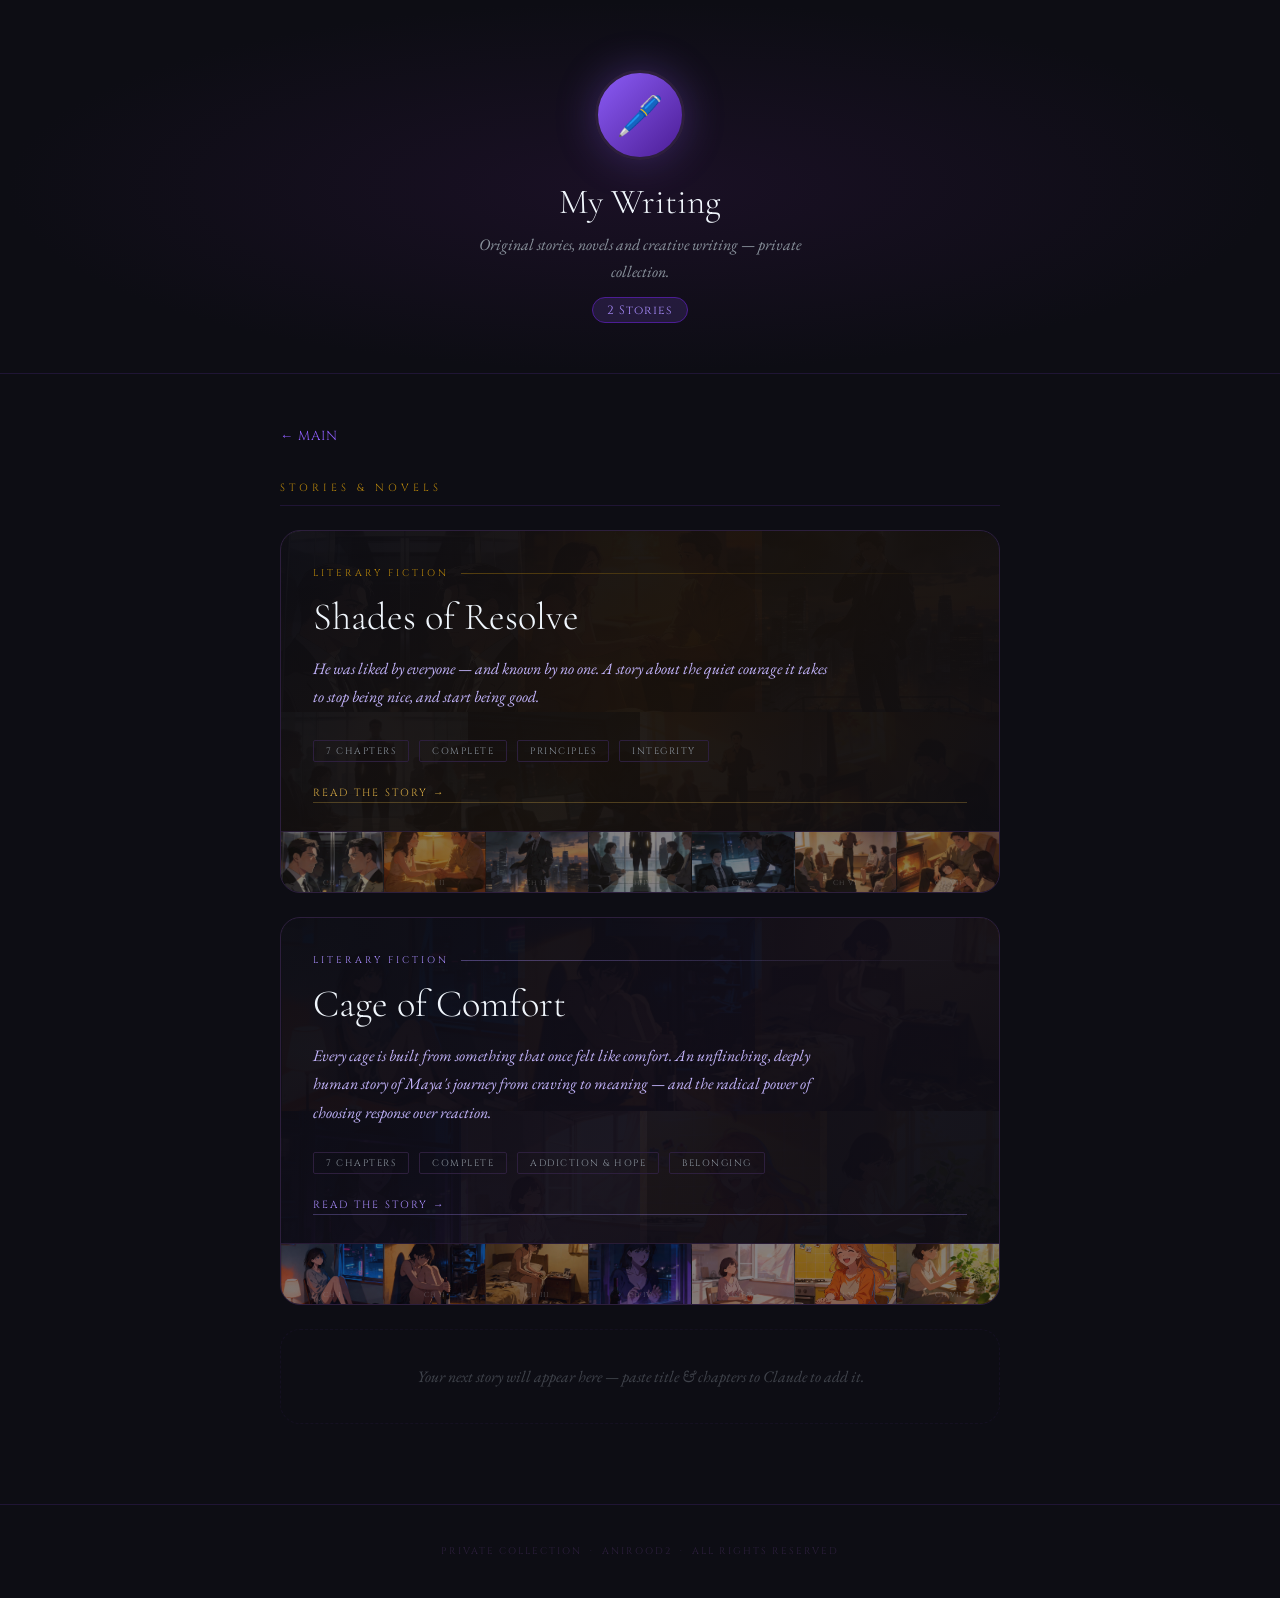
==== commit 74d12444: "Rename writing-index-optimized-images.html to index.html" ====
--- a/index.html
+++ b/index.html
@@ -1,117 +1,96 @@
 <!DOCTYPE html>
+
 <html lang="en">
 <head>
-  <meta charset="UTF-8">
-  <title>mywritings – Shades of Resolve & Cage of Comfort</title>
-  <meta name="viewport" content="width=device-width, initial-scale=1">
-
-  <!-- All the dark theme styling lives in styles.css -->
-  <link rel="stylesheet" href="styles.css">
+<meta charset="utf-8"/>
+<meta content="width=device-width, initial-scale=1.0" name="viewport"/>
+<title>My Writing — anirood2</title>
+<link href="https://fonts.googleapis.com/css2?family=Cormorant+Garamond:ital,wght@0,300;0,400;0,600;1,300;1,400&amp;family=Cinzel:wght@400;600&amp;family=EB+Garamond:ital,wght@0,400;1,400&amp;display=swap" rel="stylesheet"/>
+<style>
+  :root { --ink: #0d0d14; --gold: #b8860b; --gold-light: #d4a843; --muted: #8a7f6e; --purple: #8b5cf6; }
+  * { box-sizing: border-box; margin: 0; padding: 0; }
+  body { font-family: 'EB Garamond', Georgia, serif; background: var(--ink); color: #e6edf3; min-height: 100vh; overflow-x: hidden; }
+  header { position: relative; padding: 70px 24px 50px; text-align: center; overflow: hidden; border-bottom: 1px solid #1f1535; }
+  header::before { content: ''; position: absolute; inset: 0; background: radial-gradient(ellipse at center, #1a1025 0%, var(--ink) 70%); }
+  .header-inner { position: relative; z-index: 1; }
+  .avatar { width: 90px; height: 90px; border-radius: 50%; background: linear-gradient(135deg, #8b5cf6, #4c1d95); display: flex; align-items: center; justify-content: center; font-size: 2.4em; margin: 0 auto 20px; border: 3px solid #2d1f3d; box-shadow: 0 0 40px rgba(139,92,246,0.3); }
+  header h1 { font-family: 'Cormorant Garamond', serif; font-size: 2.2em; font-weight: 300; color: #f0f6fc; margin-bottom: 8px; }
+  header p { font-family: 'EB Garamond', serif; font-style: italic; color: #8b949e; font-size: 1em; max-width: 380px; margin: 0 auto; line-height: 1.7; }
+  .count { display: inline-block; background: rgba(139,92,246,0.15); border: 1px solid #4c1d95; color: #a78bfa; padding: 4px 14px; border-radius: 20px; font-size: 0.75em; margin-top: 12px; font-family: 'Cinzel', serif; letter-spacing: 1px; }
+  .container { max-width: 760px; margin: 0 auto; padding: 50px 20px 80px; }
+  .back-link { display: inline-flex; align-items: center; gap: 6px; color: var(--purple); text-decoration: none; font-size: 0.82em; margin-bottom: 36px; font-family: 'Cinzel', serif; letter-spacing: 1px; text-transform: uppercase; }
+  .section-label { font-family: 'Cinzel', serif; font-size: 0.65em; letter-spacing: 4px; text-transform: uppercase; color: var(--gold); display: block; margin-bottom: 24px; padding-bottom: 10px; border-bottom: 1px solid #1f1535; }
+  .story-card { display: block; text-decoration: none; color: inherit; border-radius: 20px; margin-bottom: 24px; overflow: hidden; position: relative; border: 1px solid #2d1f3d; transition: transform 0.2s, border-color 0.2s; -webkit-tap-highlight-color: transparent; min-height: 300px; }
+  .story-card:active { transform: scale(0.98); }
+  .story-card.sor:hover { border-color: var(--gold); }
+  .story-card.qh:hover { border-color: #7c5cbf; }
+  .mosaic-bg { position: absolute; inset: 0; overflow: hidden; border-radius: 20px; }
+  .mosaic-img { position: absolute; background-size: cover; background-position: center; opacity: 0.18; transition: opacity 0.3s; }
+  .story-card:hover .mosaic-img { opacity: 0.26; }
+  .mosaic-overlay-sor { position: absolute; inset: 0; background: linear-gradient(135deg, rgba(13,13,20,0.82) 0%, rgba(26,18,10,0.75) 50%, rgba(13,13,20,0.88) 100%); border-radius: 20px; }
+  .mosaic-overlay-qh { position: absolute; inset: 0; background: linear-gradient(135deg, rgba(13,13,20,0.82) 0%, rgba(18,14,26,0.75) 50%, rgba(13,13,20,0.88) 100%); border-radius: 20px; }
+  .card-content { position: relative; z-index: 2; padding: 36px 32px 28px; display: flex; flex-direction: column; min-height: 300px; }
+  .card-ornament { font-family: 'Cinzel', serif; font-size: 0.6em; letter-spacing: 3px; text-transform: uppercase; margin-bottom: 16px; display: flex; align-items: center; gap: 12px; }
+  .card-ornament.gold { color: var(--gold); } .card-ornament.purple { color: #a78bfa; }
+  .card-ornament::after { content: ''; flex: 1; height: 1px; }
+  .card-ornament.gold::after { background: linear-gradient(to right, rgba(184,134,11,0.4), transparent); }
+  .card-ornament.purple::after { background: linear-gradient(to right, rgba(167,139,250,0.4), transparent); }
+  .card-title { font-family: 'Cormorant Garamond', serif; font-size: 2.4em; font-weight: 300; color: #f0f6fc; line-height: 1.1; margin-bottom: 16px; }
+  .card-hook { font-family: 'EB Garamond', serif; font-style: italic; font-size: 1em; color: #c4b5fd; line-height: 1.8; margin-bottom: 24px; flex: 1; max-width: 520px; }
+  .card-meta { display: flex; gap: 10px; flex-wrap: wrap; margin-bottom: 24px; }
+  .card-tag { font-family: 'Cinzel', serif; font-size: 0.58em; letter-spacing: 1.5px; text-transform: uppercase; color: #8b949e; border: 1px solid #2d1f3d; padding: 4px 12px; border-radius: 2px; }
+  .card-cta { display: inline-flex; align-items: center; gap: 10px; font-family: 'Cinzel', serif; font-size: 0.65em; letter-spacing: 2px; text-transform: uppercase; padding-bottom: 2px; transition: gap 0.2s; }
+  .card-cta.gold { color: var(--gold-light); border-bottom: 1px solid rgba(212,168,67,0.3); }
+  .card-cta.purple { color: #a78bfa; border-bottom: 1px solid rgba(167,139,250,0.3); }
+  .story-card:hover .card-cta { gap: 14px; }
+  .chapter-strip { position: relative; z-index: 2; display: flex; border-top: 1px solid rgba(45,31,61,0.8); }
+  .strip-thumb { flex: 1; height: 60px; background-size: cover; background-position: center; opacity: 0.5; transition: opacity 0.2s; position: relative; }
+  .strip-thumb:not(:last-child) { border-right: 1px solid rgba(13,13,20,0.5); }
+  .story-card:hover .strip-thumb { opacity: 0.65; }
+  .strip-thumb-num { position: absolute; bottom: 4px; left: 50%; transform: translateX(-50%); font-family: 'Cinzel', serif; font-size: 0.45em; letter-spacing: 1px; color: rgba(255,255,255,0.5); }
+  .coming-soon-card { border: 1px dashed #1f1535; border-radius: 20px; padding: 36px 32px; text-align: center; opacity: 0.4; }
+  .coming-soon-card p { font-family: 'EB Garamond', serif; font-style: italic; color: #8b949e; font-size: 1em; }
+  footer { text-align: center; padding: 40px 20px; border-top: 1px solid #1f1535; }
+  footer p { font-family: 'Cinzel', serif; font-size: 0.6em; letter-spacing: 2px; text-transform: uppercase; color: #2d1f3d; }
+  @media (max-width: 480px) { .card-title { font-size: 1.8em; } .card-content { padding: 24px 20px 20px; } .strip-thumb { height: 48px; } }
+</style>
 </head>
-<body class="page-body">
-  <main class="page">
-    <header class="page-header">
-      <div class="brand-tag">
-        <span class="brand-dot"></span>
-        <span class="brand-label">LITERARY FICTION</span>
-      </div>
-      <h1 class="page-title">mywritings</h1>
-      <p class="page-subtitle">
-        Personal stories and adult themed writings — quiet, dark, and intimate,
-        more interested in interior lives than shock value.
-      </p>
-    </header>
-
-    <section class="stories">
-
-      <!-- Shades of Resolve card -->
-      <article class="story-card story-resolve">
-        <div class="story-overlay"></div>
-
-        <div class="story-header">
-          <span class="story-genre">Literary fiction</span>
-          <h2 class="story-title">Shades of Resolve</h2>
-          <p class="story-tagline">
-            He was liked by everyone — and known by no one. A story about the quiet
-            courage it takes to stop being nice, and start being good.
-          </p>
-        </div>
-
-        <div class="story-meta-row">
-          <span class="story-pill">7 chapters</span>
-          <span class="story-pill">Moody</span>
-          <span class="story-pill">Principles</span>
-          <span class="story-pill">Integrity</span>
-        </div>
-
-        <footer class="story-footer">
-          <a class="story-link" href="shades-of-resolve.html">
-            READ THE STORY →
-          </a>
-        </footer>
-
-        <!-- Chapter image strip (use your real image filenames) -->
-        <div class="story-strip">
-          <img src="images/shades_ch1.png" alt="" class="story-strip-img">
-          <img src="images/shades_ch2.png" alt="" class="story-strip-img">
-          <img src="images/shades_ch3.png" alt="" class="story-strip-img">
-          <img src="images/shades_ch4.png" alt="" class="story-strip-img">
-          <img src="images/shades_ch5.png" alt="" class="story-strip-img">
-          <img src="images/shades_ch6.png" alt="" class="story-strip-img">
-          <img src="images/shades_ch7.png" alt="" class="story-strip-img">
-        </div>
-      </article>
-
-      <!-- Cage of Comfort card -->
-      <article class="story-card story-cage">
-        <div class="story-overlay"></div>
-
-        <div class="story-header">
-          <span class="story-genre">Literary fiction</span>
-          <h2 class="story-title">Cage of Comfort</h2>
-          <p class="story-tagline">
-            Every cage is built from something that once felt like comfort.
-            An unflinching, deeply human story of Maya's journey from craving
-            to meaning — and the radical power of choosing response over reaction.
-          </p>
-        </div>
-
-        <div class="story-meta-row">
-          <span class="story-pill">7 chapters</span>
-          <span class="story-pill">Dark</span>
-          <span class="story-pill">Addiction &amp; hope</span>
-          <span class="story-pill">Belonging</span>
-        </div>
-
-        <footer class="story-footer">
-          <a class="story-link" href="cage-of-comfort.html">
-            READ THE STORY →
-          </a>
-        </footer>
-
-        <!-- Chapter image strip (use your real image filenames) -->
-        <div class="story-strip">
-          <img src="images/cage-1.jpg" alt="" class="story-strip-img">
-          <img src="images/cage-2.jpg" alt="" class="story-strip-img">
-          <img src="images/cage-3.jpg" alt="" class="story-strip-img">
-          <img src="images/cage-4.jpg" alt="" class="story-strip-img">
-          <img src="images/cage-5.jpg" alt="" class="story-strip-img">
-        </div>
-      </article>
-
-      <!-- Placeholder for future stories -->
-      <!--
-      <article class="story-card">
-        ...
-        <a class="story-link" href="new-story.html">READ THE STORY →</a>
-        ...
-      </article>
-      -->
-
-    </section>
-  </main>
-
-  <!-- Optional JavaScript file -->
-  <script src="main.js" defer></script>
+<body>
+<header>
+<div class="header-inner">
+<div class="avatar">🖊️</div>
+<h1>My Writing</h1>
+<p>Original stories, novels and creative writing — private collection.</p>
+<span class="count">2 Stories</span>
+</div>
+</header>
+<div class="container">
+<a class="back-link" href="https://anirood2.github.io">← Main</a>
+<span class="section-label">Stories &amp; Novels</span>
+<a class="story-card sor" href="shades-of-resolve.html">
+<div class="mosaic-bg"><div class="mosaic-img" style="left:0%;top:0%;width:34%;height:50%;background-image:url('images/img_0001.jpg');"></div><div class="mosaic-img" style="left:33%;top:0%;width:34%;height:50%;background-image:url('images/img_0002.jpg');"></div><div class="mosaic-img" style="left:66%;top:0%;width:34%;height:50%;background-image:url('images/img_0003.jpg');"></div><div class="mosaic-img" style="left:0%;top:50%;width:26%;height:50%;background-image:url('images/img_0004.jpg');"></div><div class="mosaic-img" style="left:25%;top:50%;width:26%;height:50%;background-image:url('images/img_0005.jpg');"></div><div class="mosaic-img" style="left:50%;top:50%;width:26%;height:50%;background-image:url('images/img_0006.jpg');"></div><div class="mosaic-img" style="left:75%;top:50%;width:25%;height:50%;background-image:url('images/img_0007.jpg');"></div><div class="mosaic-overlay-sor"></div></div>
+<div class="card-content">
+<div class="card-ornament gold">Literary Fiction</div>
+<h2 class="card-title">Shades of Resolve</h2>
+<p class="card-hook">He was liked by everyone — and known by no one. A story about the quiet courage it takes to stop being nice, and start being good.</p>
+<div class="card-meta"><span class="card-tag">7 Chapters</span><span class="card-tag">Complete</span><span class="card-tag">Principles</span><span class="card-tag">Integrity</span></div>
+<span class="card-cta gold">Read the Story →</span>
+</div>
+<div class="chapter-strip"><div class="strip-thumb" style="background-image:url('images/img_0008.jpg');"><span class="strip-thumb-num">Ch I</span></div><div class="strip-thumb" style="background-image:url('images/img_0009.jpg');"><span class="strip-thumb-num">Ch II</span></div><div class="strip-thumb" style="background-image:url('images/img_0010.jpg');"><span class="strip-thumb-num">Ch III</span></div><div class="strip-thumb" style="background-image:url('images/img_0011.jpg');"><span class="strip-thumb-num">Ch IV</span></div><div class="strip-thumb" style="background-image:url('images/img_0012.jpg');"><span class="strip-thumb-num">Ch V</span></div><div class="strip-thumb" style="background-image:url('images/img_0013.jpg');"><span class="strip-thumb-num">Ch VI</span></div><div class="strip-thumb" style="background-image:url('images/img_0014.jpg');"><span class="strip-thumb-num">Ch VII</span></div></div>
+</a>
+<a class="story-card qh" href="cage-of-comfort.html">
+<div class="mosaic-bg"><div class="mosaic-img" style="left:0%;top:0%;width:34%;height:50%;background-image:url('images/img_0015.jpg');"></div><div class="mosaic-img" style="left:33%;top:0%;width:34%;height:50%;background-image:url('images/img_0016.jpg');"></div><div class="mosaic-img" style="left:66%;top:0%;width:34%;height:50%;background-image:url('images/img_0017.jpg');"></div><div class="mosaic-img" style="left:0%;top:50%;width:26%;height:50%;background-image:url('images/img_0018.jpg');"></div><div class="mosaic-img" style="left:25%;top:50%;width:26%;height:50%;background-image:url('images/img_0019.jpg');"></div><div class="mosaic-img" style="left:50%;top:50%;width:26%;height:50%;background-image:url('images/img_0020.jpg');"></div><div class="mosaic-img" style="left:75%;top:50%;width:25%;height:50%;background-image:url('images/img_0021.jpg');"></div><div class="mosaic-overlay-qh"></div></div>
+<div class="card-content">
+<div class="card-ornament purple">Literary Fiction</div>
+<h2 class="card-title">Cage of Comfort</h2>
+<p class="card-hook">Every cage is built from something that once felt like comfort. An unflinching, deeply human story of Maya's journey from craving to meaning — and the radical power of choosing response over reaction.</p>
+<div class="card-meta"><span class="card-tag">7 Chapters</span><span class="card-tag">Complete</span><span class="card-tag">Addiction &amp; Hope</span><span class="card-tag">Belonging</span></div>
+<span class="card-cta purple">Read the Story →</span>
+</div>
+<div class="chapter-strip"><div class="strip-thumb" style="background-image:url('images/img_0022.jpg');"><span class="strip-thumb-num">Ch I</span></div><div class="strip-thumb" style="background-image:url('images/img_0023.jpg');"><span class="strip-thumb-num">Ch II</span></div><div class="strip-thumb" style="background-image:url('images/img_0024.jpg');"><span class="strip-thumb-num">Ch III</span></div><div class="strip-thumb" style="background-image:url('images/img_0025.jpg');"><span class="strip-thumb-num">Ch IV</span></div><div class="strip-thumb" style="background-image:url('images/img_0026.jpg');"><span class="strip-thumb-num">Ch V</span></div><div class="strip-thumb" style="background-image:url('images/img_0027.jpg');"><span class="strip-thumb-num">Ch VI</span></div><div class="strip-thumb" style="background-image:url('images/img_0028.jpg');"><span class="strip-thumb-num">Ch VII</span></div></div>
+</a>
+<div class="coming-soon-card"><p>Your next story will appear here — paste title &amp; chapters to Claude to add it.</p></div>
+</div>
+<footer><p>Private Collection  ·  anirood2  ·  All Rights Reserved</p></footer>
 </body>
 </html>
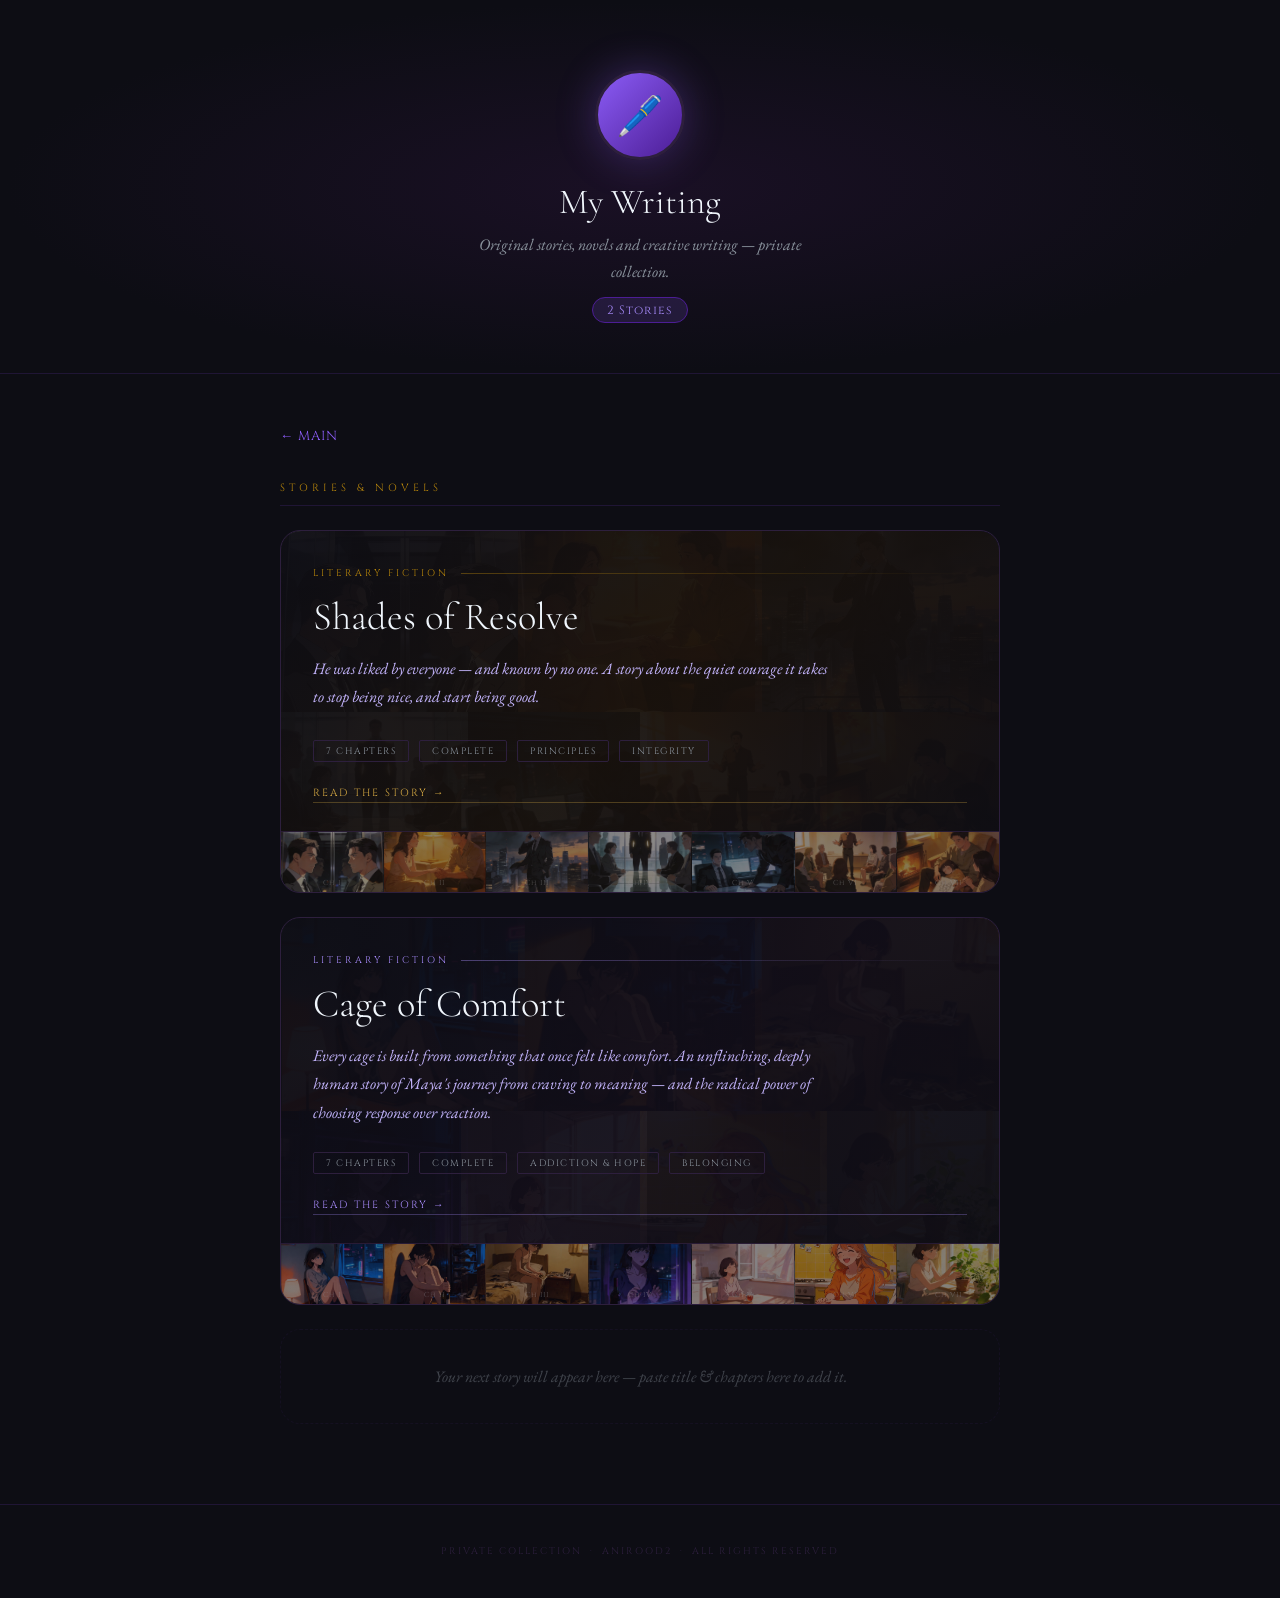
==== commit cdf91f75: "Update index.html" ====
--- a/index.html
+++ b/index.html
@@ -89,7 +89,7 @@
 </div>
 <div class="chapter-strip"><div class="strip-thumb" style="background-image:url('images/img_0022.jpg');"><span class="strip-thumb-num">Ch I</span></div><div class="strip-thumb" style="background-image:url('images/img_0023.jpg');"><span class="strip-thumb-num">Ch II</span></div><div class="strip-thumb" style="background-image:url('images/img_0024.jpg');"><span class="strip-thumb-num">Ch III</span></div><div class="strip-thumb" style="background-image:url('images/img_0025.jpg');"><span class="strip-thumb-num">Ch IV</span></div><div class="strip-thumb" style="background-image:url('images/img_0026.jpg');"><span class="strip-thumb-num">Ch V</span></div><div class="strip-thumb" style="background-image:url('images/img_0027.jpg');"><span class="strip-thumb-num">Ch VI</span></div><div class="strip-thumb" style="background-image:url('images/img_0028.jpg');"><span class="strip-thumb-num">Ch VII</span></div></div>
 </a>
-<div class="coming-soon-card"><p>Your next story will appear here — paste title &amp; chapters to Claude to add it.</p></div>
+<div class="coming-soon-card"><p>Your next story will appear here — paste title &amp; chapters here to add it.</p></div>
 </div>
 <footer><p>Private Collection  ·  anirood2  ·  All Rights Reserved</p></footer>
 </body>
